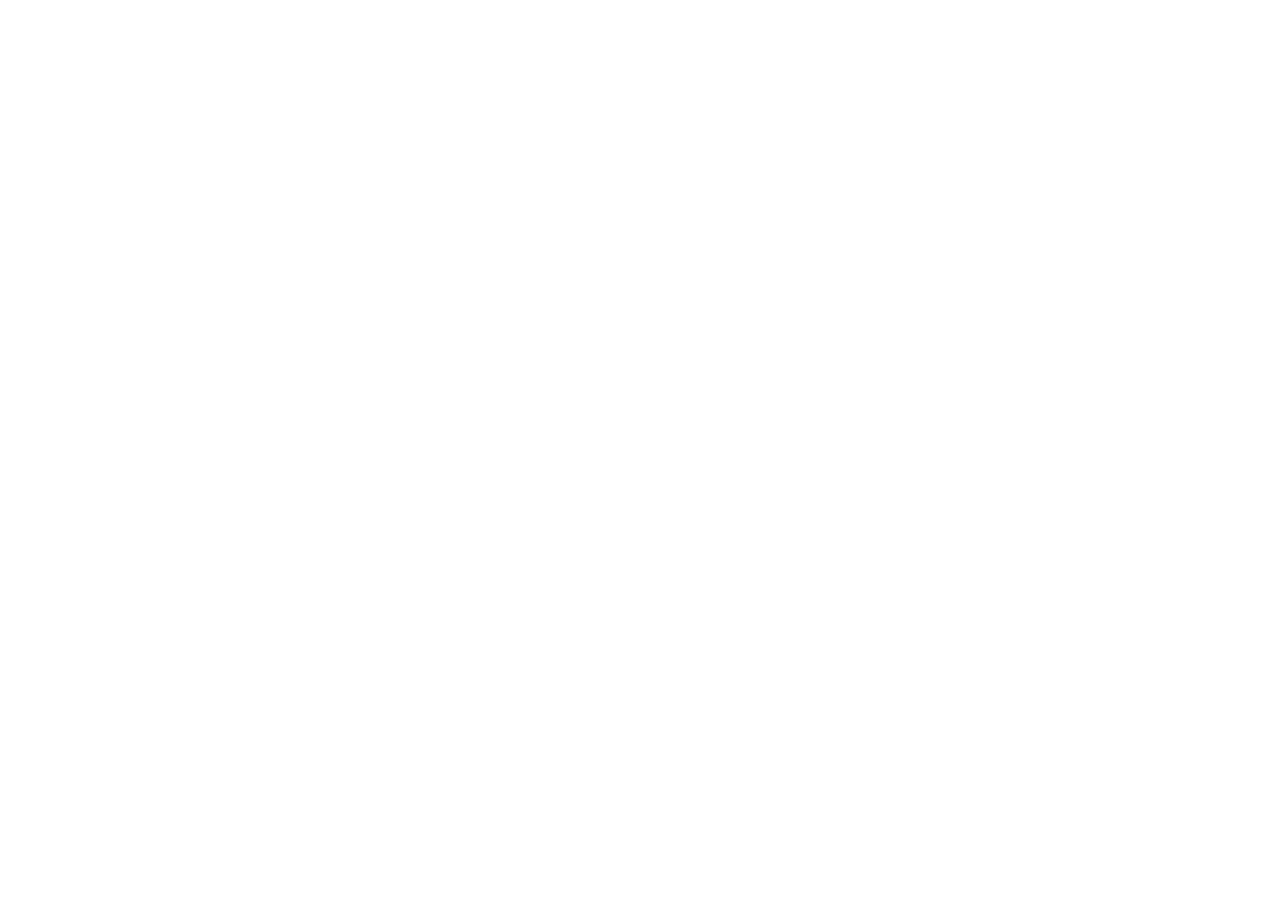
==== index.html @ cad9c7c5 "init just public file" ====
<!DOCTYPE html>
<html lang="en">
  <head>
    <meta charset="utf-8" />
    <link rel="icon" href="%PUBLIC_URL%/img/favicon.ico" />
    <meta name="viewport" content="width=device-width, initial-scale=1" />
    <meta name="theme-color" content="#3a3b3c" />
 
    <title>Web Dev Porfolio of Elizabeth Velasquez | coder.xyz</title>    
    <meta property="og:title" content="Web Dev Porfolio of Elizabeth Velasquez | coder.xyz" />
    <meta name="description" content="Designing, coding, and troubleshooting websites that reach a vast audience is truly a passion of mine and I hope I can share what I've learned with you - checkout my latest projects" />
    <meta property="og:description" content="Designing, coding, and troubleshooting websites that reach a vast audience is truly a passion of mine and I hope I can share what I've learned with you - checkout my latest projects" />
    <meta name="keywords" content="Web Developer, Front-end Developer, Website Porfolio, Elizabeth Velasquez, coder.xyz, HTML, CSS/SASS, JavaScript, WCAG, UI/UX, Web Design">
    <meta property="og:locale" content="en_US" />
    <meta property="og:site_name" content="Web Dev Porfolio of Elizabeth Velasquez | coder.xyz" />
    <!-- <meta property="og:image" content="%PUBLIC_URL%/img/ogimg.jpg"/> -->
    <meta property="og:image:alt" content="%PUBLIC_URL%" />
    <meta property="og:image:width" content="1020" />
    <meta property="og:image:height" content="512" />
    <meta property="og:type" content="website" />
    <meta property="og:url" content="%PUBLIC_URL%" />
    <link rel="canonical" itemprop="url" href='%PUBLIC_URL%' />
    <link rel="apple-touch-icon" href="%PUBLIC_URL%/img/apple-touch-icon.png" />

    <link rel="preconnect" href="https://fonts.googleapis.com">
<link rel="preconnect" href="https://fonts.gstatic.com" crossorigin>
<link href="https://fonts.googleapis.com/css2?family=La+Belle+Aurore&display=swap" rel="stylesheet">


<script>
  (function(i,s,o,g,r,a,m){i['GoogleAnalyticsObject']=r;i[r]=i[r]||function(){
  (i[r].q=i[r].q||[]).push(arguments)},i[r].l=1*new Date();a=s.createElement(o),
  m=s.getElementsByTagName(o)[0];a.async=1;a.src=g;m.parentNode.insertBefore(a,m)
  })(window,document,'script','//www.google-analytics.com/analytics.js','ga');

  ga('create', 'UA-69244347-1', 'coder.xyz');
  ga('send', 'pageview');

</script>

  </head>
  <body>
    <noscript>You need to enable JavaScript to run this app.</noscript>
    <div id="root"></div>
  </body>
</html>
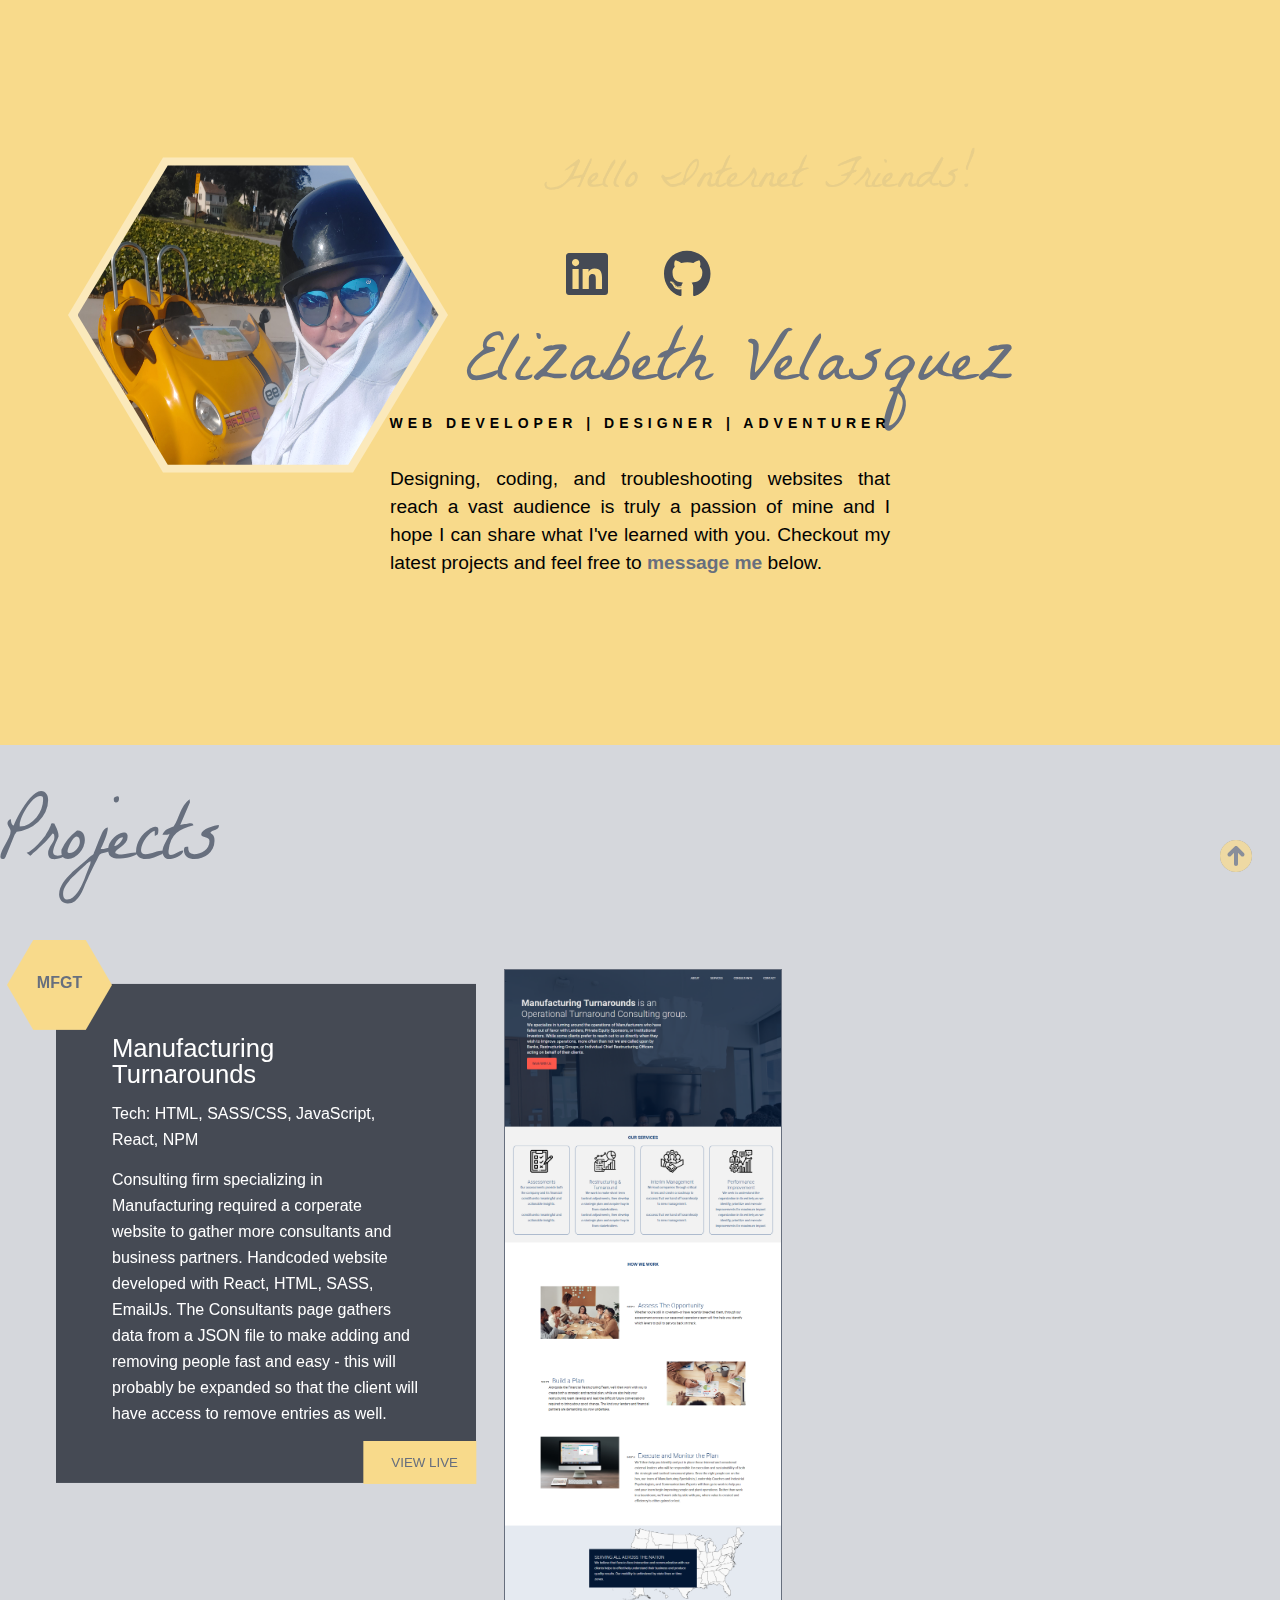
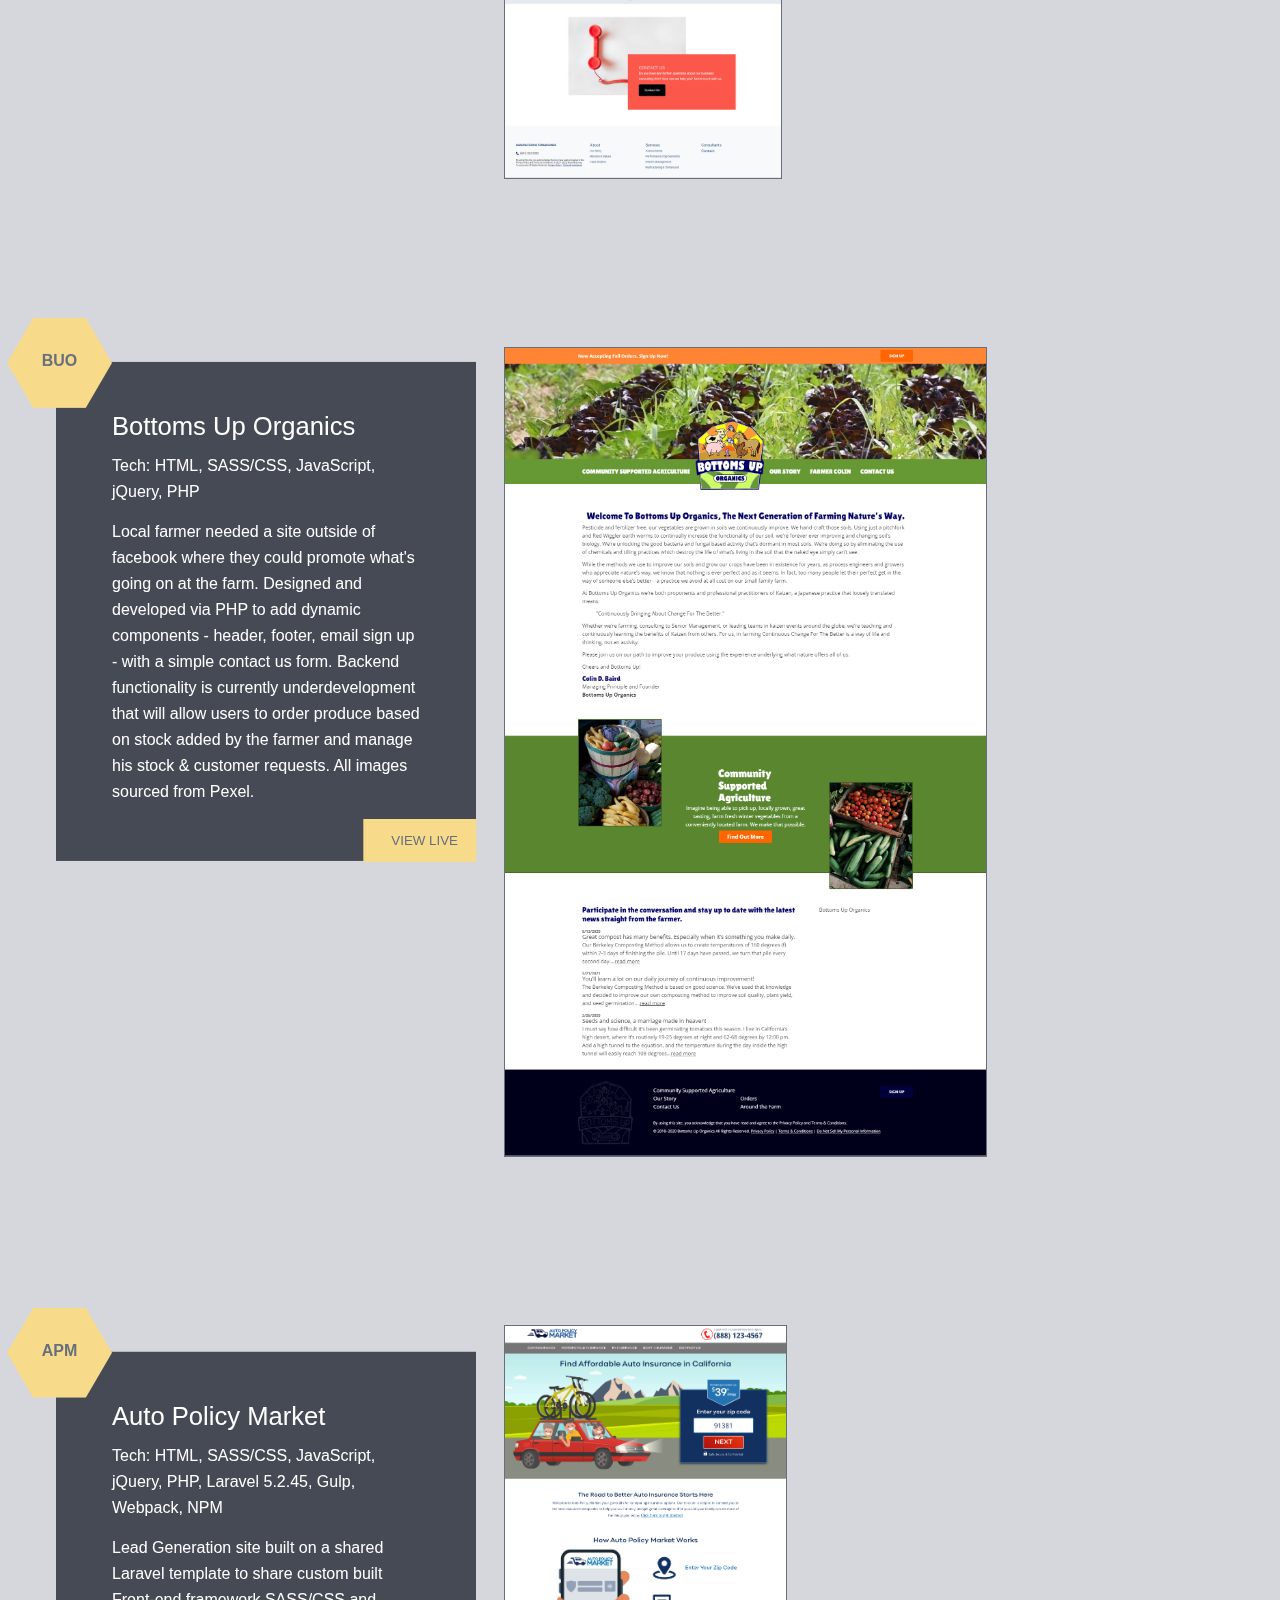
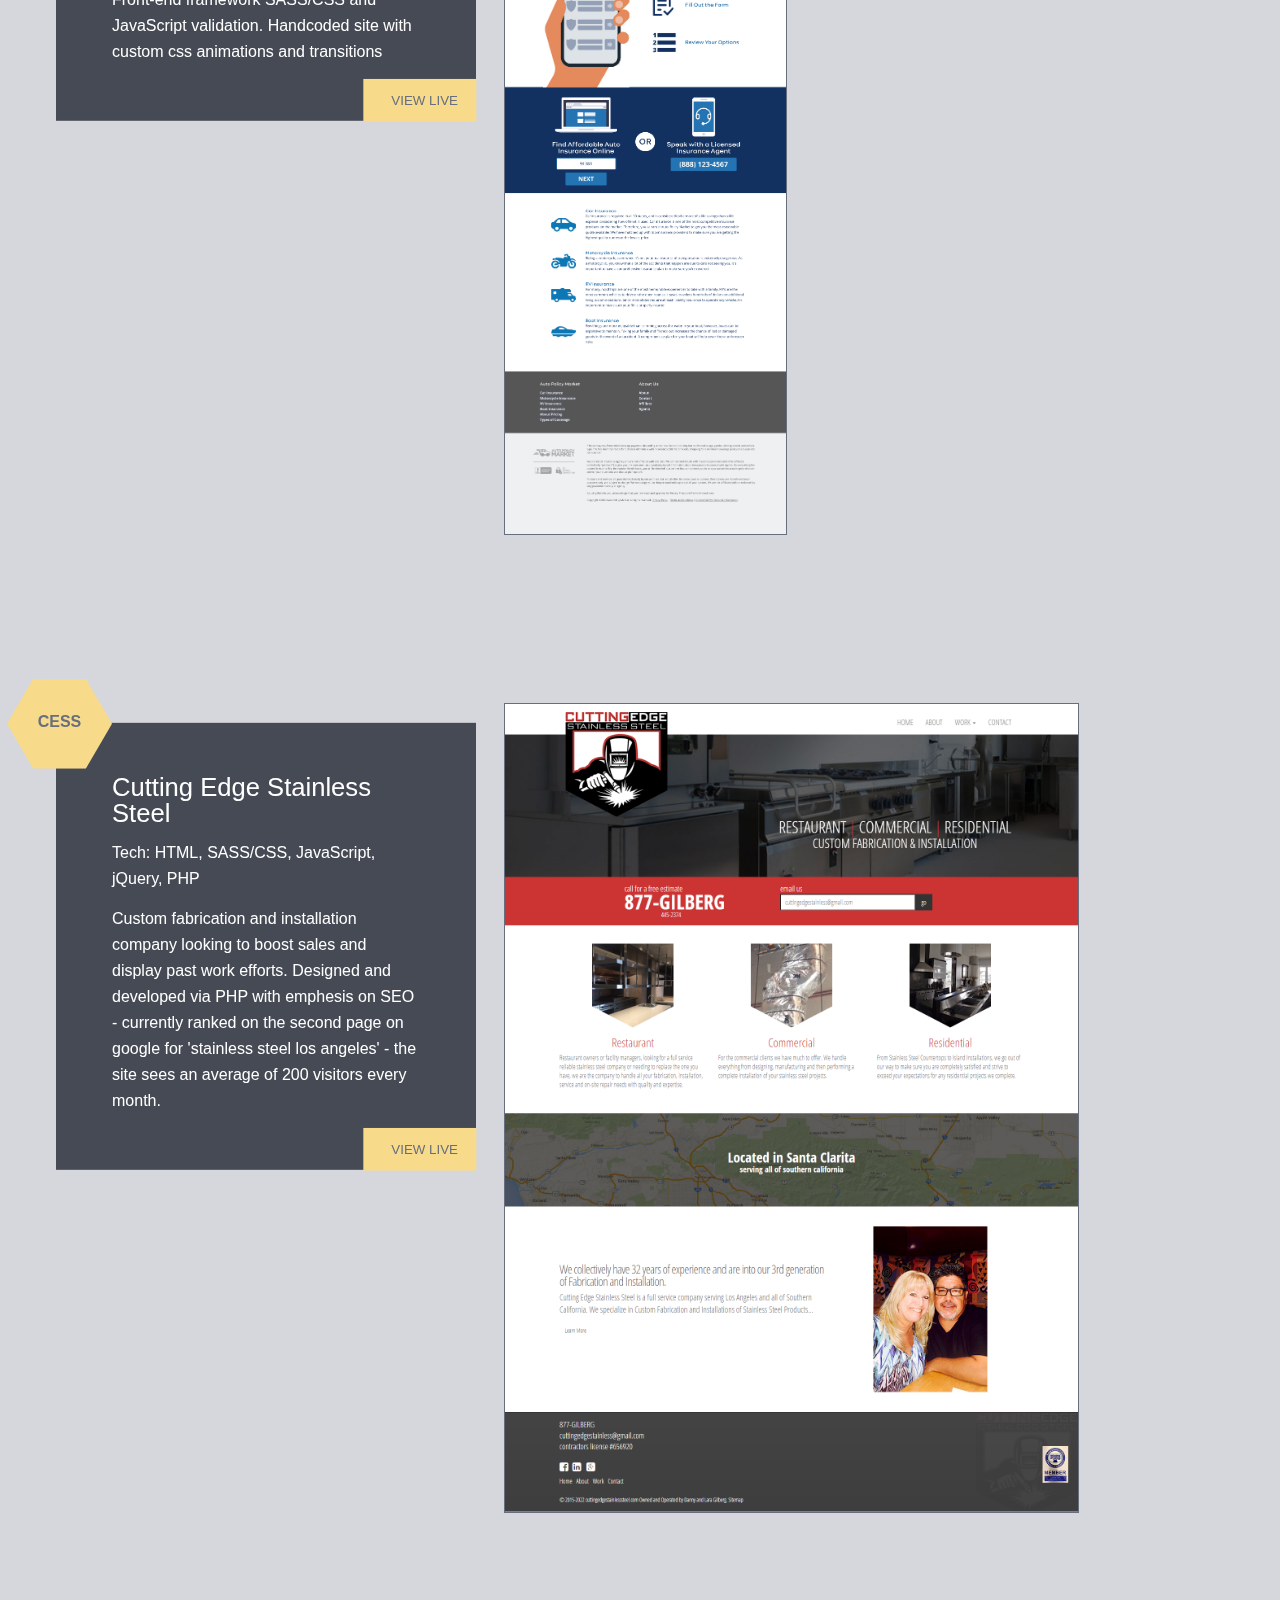
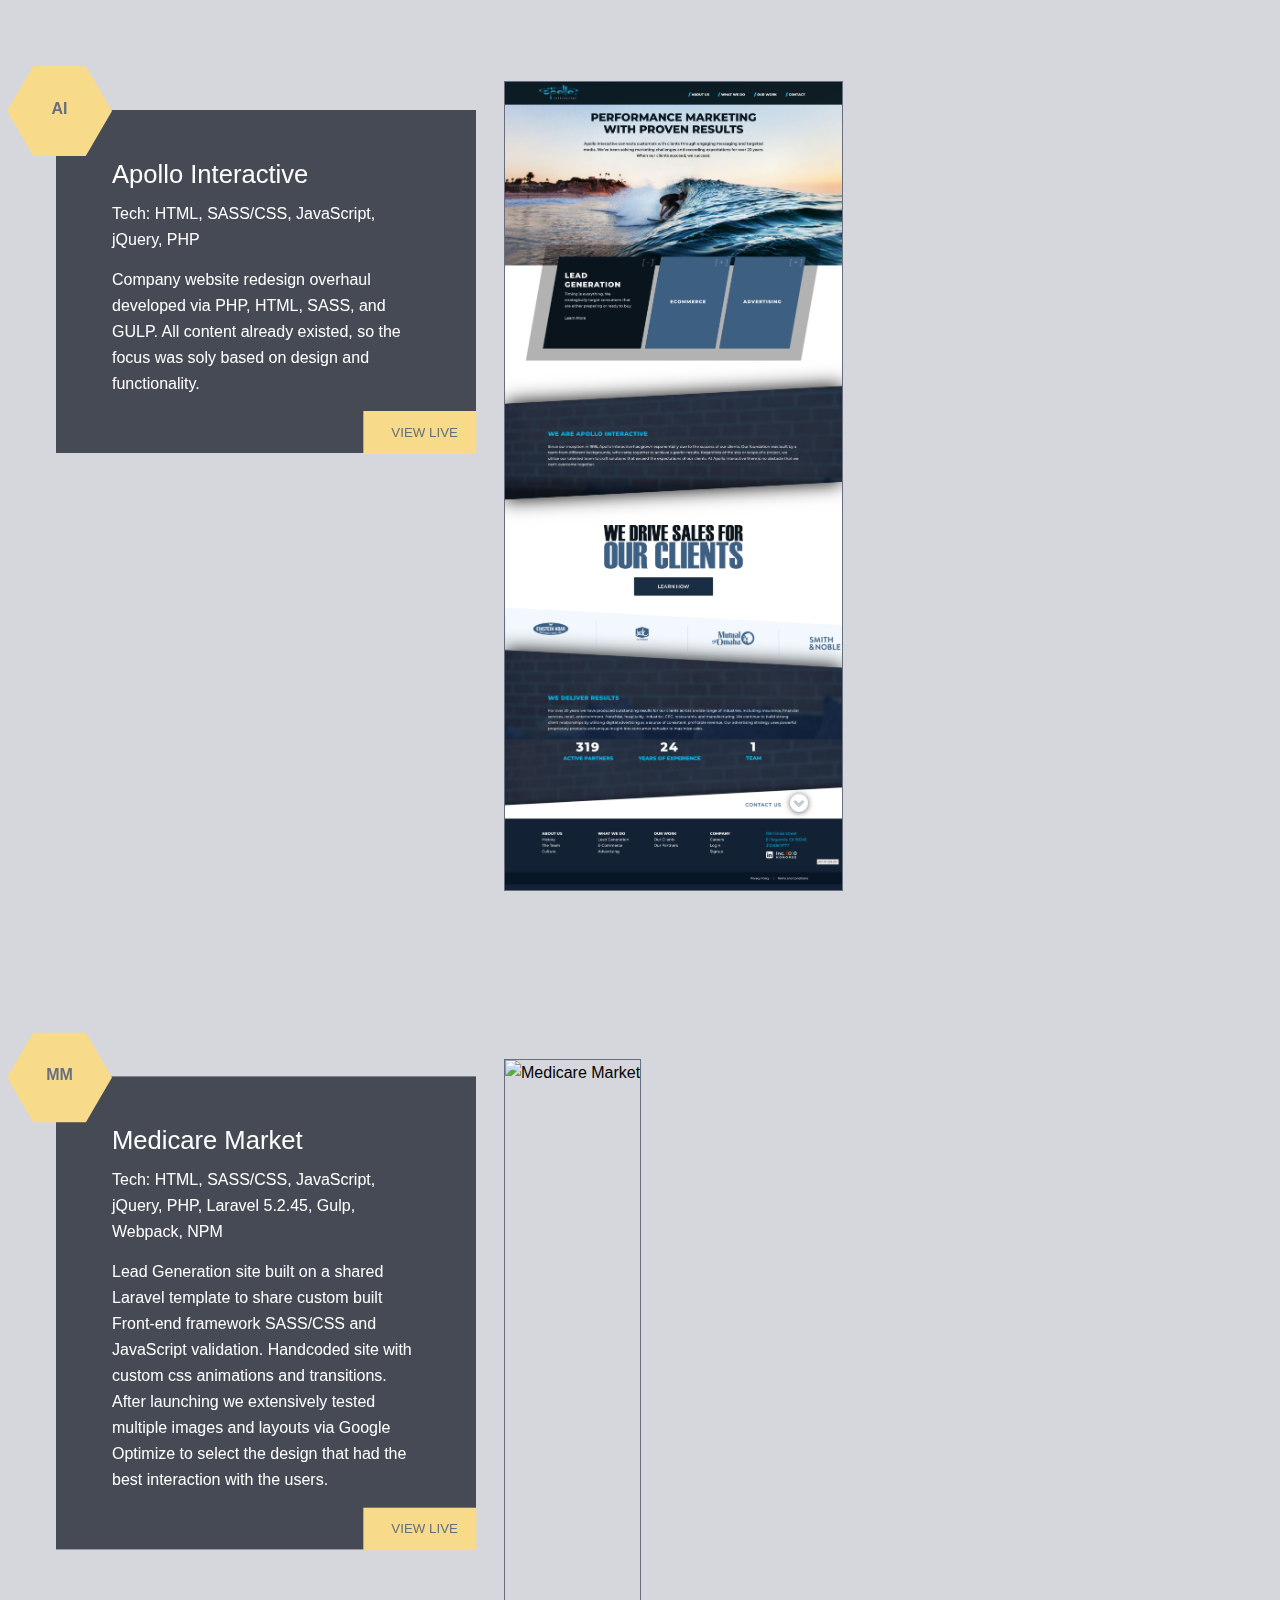
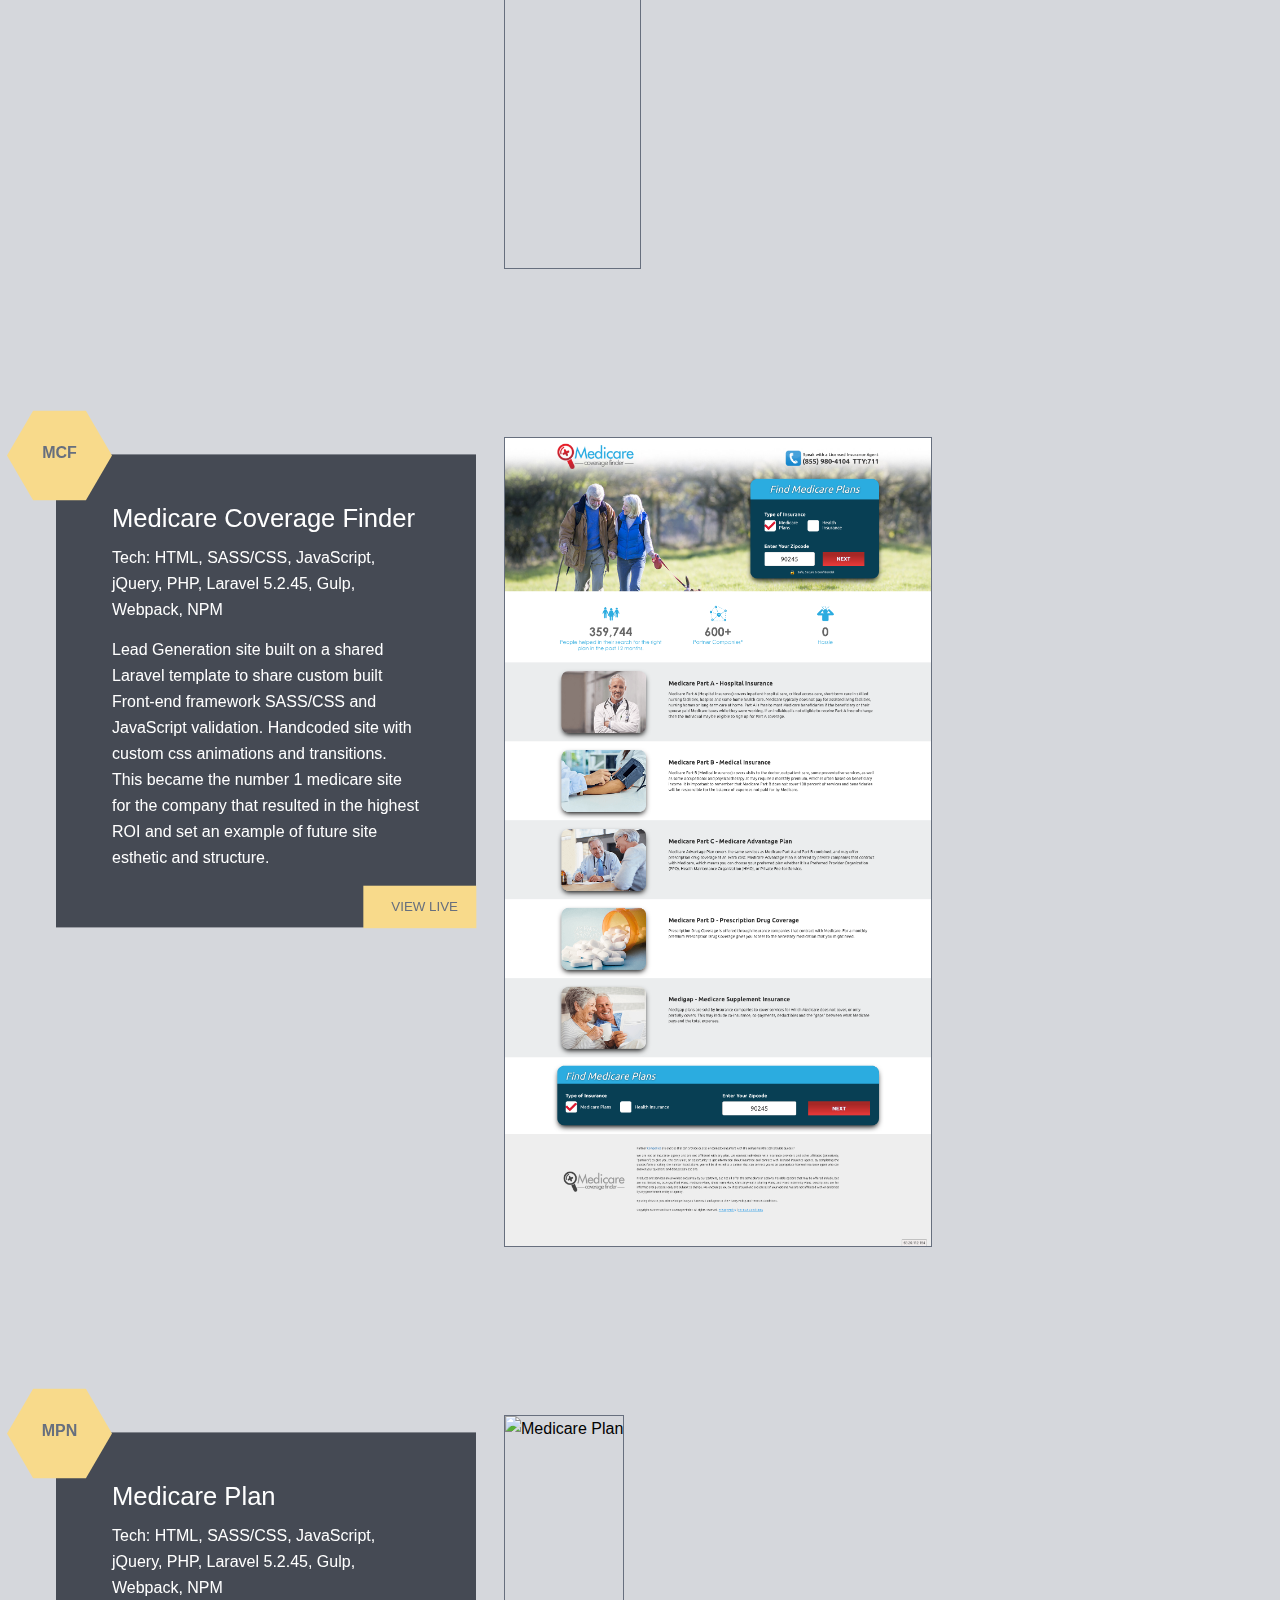
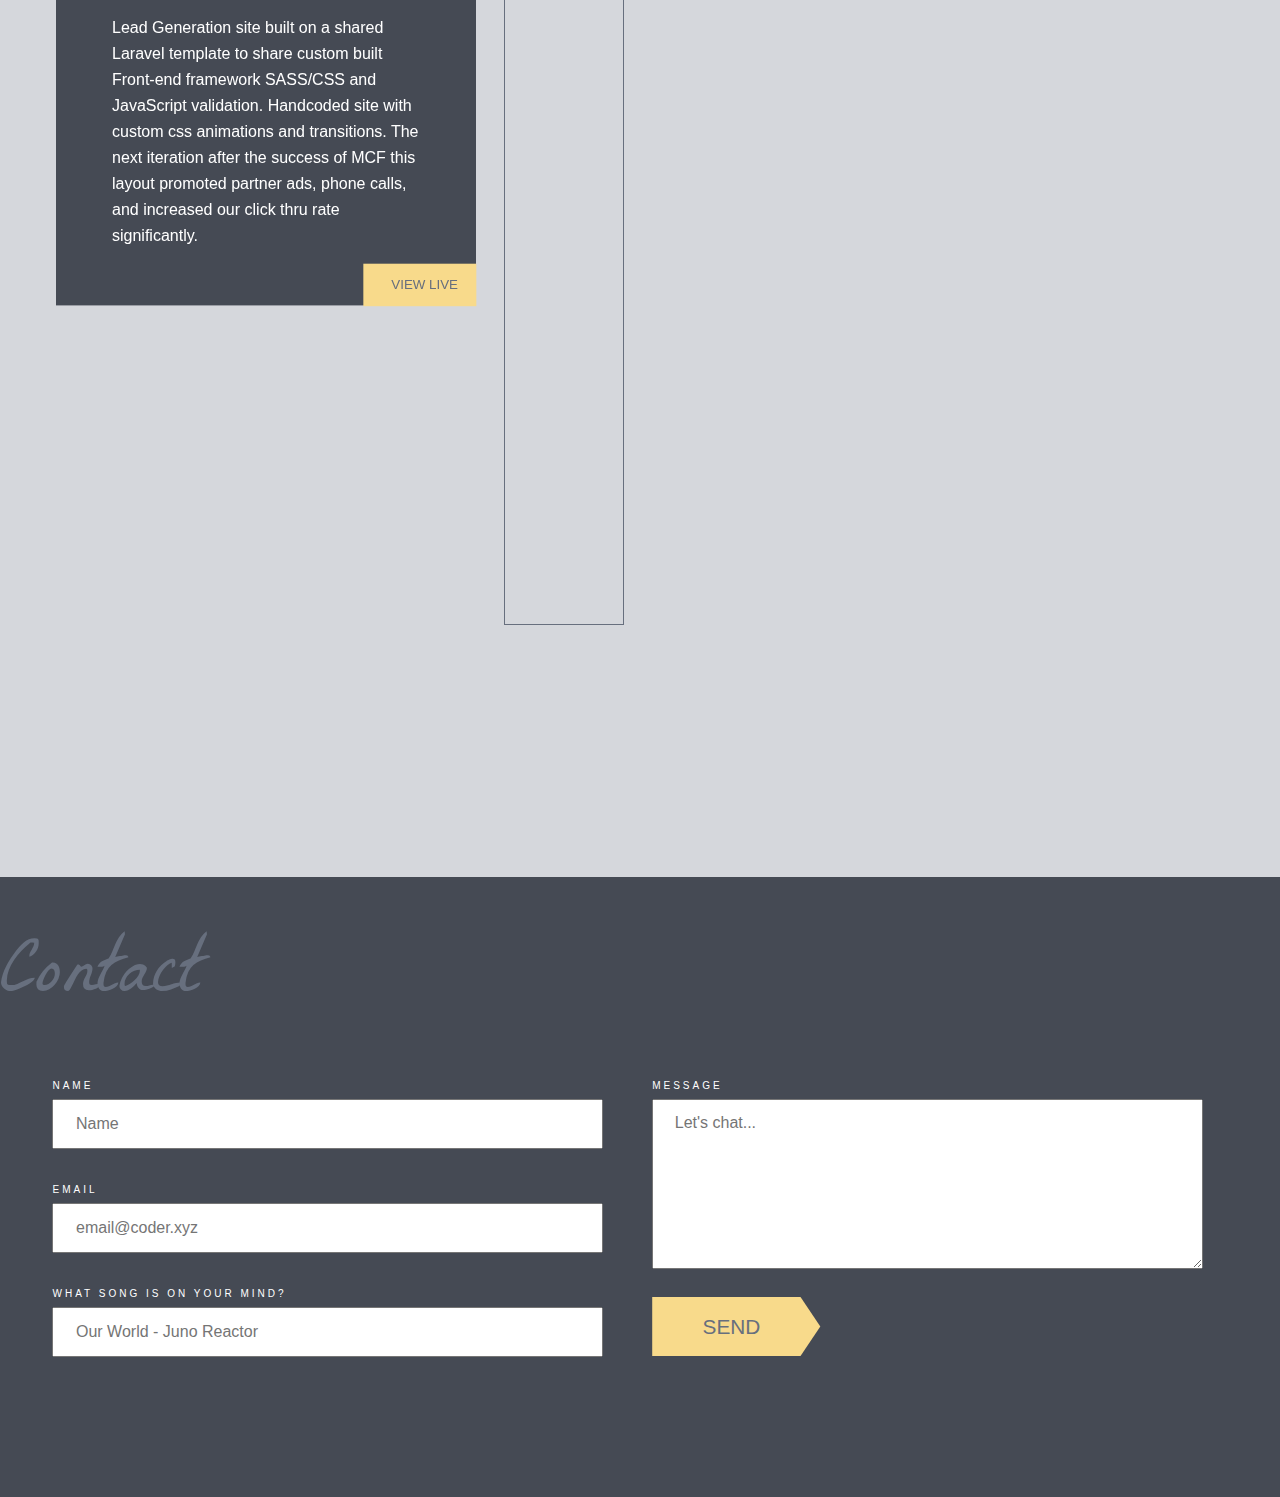
==== commit 38f7e4f6: "build folder" ====
--- a/index.html
+++ b/index.html
@@ -1,46 +1 @@
-<!DOCTYPE html>
-<html lang="en">
-  <head>
-    <meta charset="utf-8" />
-    <link rel="icon" href="%PUBLIC_URL%/img/favicon.ico" />
-    <meta name="viewport" content="width=device-width, initial-scale=1" />
-    <meta name="theme-color" content="#3a3b3c" />
- 
-    <title>Web Dev Porfolio of Elizabeth Velasquez | coder.xyz</title>    
-    <meta property="og:title" content="Web Dev Porfolio of Elizabeth Velasquez | coder.xyz" />
-    <meta name="description" content="Designing, coding, and troubleshooting websites that reach a vast audience is truly a passion of mine and I hope I can share what I've learned with you - checkout my latest projects" />
-    <meta property="og:description" content="Designing, coding, and troubleshooting websites that reach a vast audience is truly a passion of mine and I hope I can share what I've learned with you - checkout my latest projects" />
-    <meta name="keywords" content="Web Developer, Front-end Developer, Website Porfolio, Elizabeth Velasquez, coder.xyz, HTML, CSS/SASS, JavaScript, WCAG, UI/UX, Web Design">
-    <meta property="og:locale" content="en_US" />
-    <meta property="og:site_name" content="Web Dev Porfolio of Elizabeth Velasquez | coder.xyz" />
-    <!-- <meta property="og:image" content="%PUBLIC_URL%/img/ogimg.jpg"/> -->
-    <meta property="og:image:alt" content="%PUBLIC_URL%" />
-    <meta property="og:image:width" content="1020" />
-    <meta property="og:image:height" content="512" />
-    <meta property="og:type" content="website" />
-    <meta property="og:url" content="%PUBLIC_URL%" />
-    <link rel="canonical" itemprop="url" href='%PUBLIC_URL%' />
-    <link rel="apple-touch-icon" href="%PUBLIC_URL%/img/apple-touch-icon.png" />
-
-    <link rel="preconnect" href="https://fonts.googleapis.com">
-<link rel="preconnect" href="https://fonts.gstatic.com" crossorigin>
-<link href="https://fonts.googleapis.com/css2?family=La+Belle+Aurore&display=swap" rel="stylesheet">
-
-
-<script>
-  (function(i,s,o,g,r,a,m){i['GoogleAnalyticsObject']=r;i[r]=i[r]||function(){
-  (i[r].q=i[r].q||[]).push(arguments)},i[r].l=1*new Date();a=s.createElement(o),
-  m=s.getElementsByTagName(o)[0];a.async=1;a.src=g;m.parentNode.insertBefore(a,m)
-  })(window,document,'script','//www.google-analytics.com/analytics.js','ga');
-
-  ga('create', 'UA-69244347-1', 'coder.xyz');
-  ga('send', 'pageview');
-
-</script>
-
-  </head>
-  <body>
-    <noscript>You need to enable JavaScript to run this app.</noscript>
-    <div id="root"></div>
-  </body>
-</html>
+<!doctype html><html lang="en"><head><meta charset="utf-8"/><link rel="icon" href="./img/favicon.ico"/><meta name="viewport" content="width=device-width,initial-scale=1"/><meta name="theme-color" content="#3a3b3c"/><title>Web Dev Porfolio of Elizabeth Velasquez | coder.xyz</title><meta property="og:title" content="Web Dev Porfolio of Elizabeth Velasquez | coder.xyz"/><meta name="description" content="Designing, coding, and troubleshooting websites that reach a vast audience is truly a passion of mine and I hope I can share what I've learned with you - checkout my latest projects"/><meta property="og:description" content="Designing, coding, and troubleshooting websites that reach a vast audience is truly a passion of mine and I hope I can share what I've learned with you - checkout my latest projects"/><meta name="keywords" content="Web Developer, Front-end Developer, Website Porfolio, Elizabeth Velasquez, coder.xyz, HTML, CSS/SASS, JavaScript, WCAG, UI/UX, Web Design"><meta property="og:locale" content="en_US"/><meta property="og:site_name" content="Web Dev Porfolio of Elizabeth Velasquez | coder.xyz"/><meta property="og:image:alt" content="."/><meta property="og:image:width" content="1020"/><meta property="og:image:height" content="512"/><meta property="og:type" content="website"/><meta property="og:url" content="."/><link rel="canonical" itemprop="url" href="."/><link rel="apple-touch-icon" href="./img/apple-touch-icon.png"/><link rel="preconnect" href="https://fonts.googleapis.com"><link rel="preconnect" href="https://fonts.gstatic.com" crossorigin><link href="https://fonts.googleapis.com/css2?family=La+Belle+Aurore&display=swap" rel="stylesheet"><script>!function(e,a,n,t,c,g,o){e.GoogleAnalyticsObject=c,e.ga=e.ga||function(){(e.ga.q=e.ga.q||[]).push(arguments)},e.ga.l=1*new Date,g=a.createElement(n),o=a.getElementsByTagName(n)[0],g.async=1,g.src="//www.google-analytics.com/analytics.js",o.parentNode.insertBefore(g,o)}(window,document,"script",0,"ga"),ga("create","UA-69244347-1","coder.xyz"),ga("send","pageview")</script><script defer="defer" src="./static/js/main.39ebb704.js"></script><link href="./static/css/main.6ff47824.css" rel="stylesheet"></head><body><noscript>You need to enable JavaScript to run React.</noscript><div id="root"></div></body></html>--- a/static/css/main.6ff47824.css
+++ b/static/css/main.6ff47824.css
@@ -0,0 +1,2 @@
+@-webkit-keyframes jiggle{0%{-webkit-transform:rotate(0deg);transform:rotate(0deg)}30%{-webkit-transform:rotate(20deg);transform:rotate(20deg)}60%{-webkit-transform:rotate(-30deg);transform:rotate(-30deg)}to{-webkit-transform:rotate(0deg);transform:rotate(0deg)}}@keyframes jiggle{0%{-webkit-transform:rotate(0deg);transform:rotate(0deg)}30%{-webkit-transform:rotate(20deg);transform:rotate(20deg)}60%{-webkit-transform:rotate(-30deg);transform:rotate(-30deg)}to{-webkit-transform:rotate(0deg);transform:rotate(0deg)}}*,:after,:before{box-sizing:border-box;margin:0;padding:0}body,input,textarea{font-family:Helvetica Neue,Arial,sans-serif}body{background:#5c6370;color:#020202;display:block;font-size:16px;line-height:28px;margin:0}a,a:visited{color:#676f7e;text-decoration:none}.link{color:#676f7e;font-weight:700}.link:hover{cursor:pointer;text-decoration:underline}.contact__title,.header__ghost,.header__title,.portfolio__title,.title{color:#676f7e;font-family:La Belle Aurore,cursive;font-size:80px;font-weight:100;line-height:normal}.contact__container,.container,.portfolio__container{-webkit-font-smoothing:antialiased;-moz-osx-font-smoothing:grayscale;font:300 16px/26px Helvetica Neue,Arial,sans-serif;margin:auto;max-width:1280px;padding:28px;width:100%}.contact__container:after,.container:after,.portfolio__container:after{clear:both}@media screen and (max-width:767px){.contact__container,.container,.portfolio__container{padding:28px 14px}}.container--flex{align-items:flex-start;display:flex}@media screen and (max-width:767px){.container--flex{flex-wrap:wrap}}code{font-family:source-code-pro,Menlo,Monaco,Consolas,Courier New,monospace}.header{background:#f8da8b;padding:140px 28px}@media screen and (max-width:767px){.header{padding:84px 28px}}.header__ghost{opacity:.1;position:absolute;right:0;top:0}.header__social{display:block;margin:-240px auto 0;width:205px}@media screen and (max-width:767px){.header__social{margin:auto}}.header__title{font-size:73.6px;margin:0 0 0 199px;text-align:center}@media screen and (max-width:767px){.header__title{font-size:48px;margin:0}}.header__title-sub{font-size:14px;letter-spacing:5px;margin-top:-28px;text-align:center;text-transform:uppercase}@media screen and (max-width:767px){.header__title-sub{font-size:12px;letter-spacing:3px}}.header__txt{font-size:19.2px;text-align:justify}.header__content{margin:28px auto;max-width:500px}.icons{font-size:48px;margin:28px}.hex{background:#fbe9bb;-webkit-clip-path:polygon(25% 5%,75% 5%,100% 50%,75% 95%,25% 95%,0 50%);clip-path:polygon(25% 5%,75% 5%,100% 50%,75% 95%,25% 95%,0 50%);display:block;height:350px;margin-left:calc(50vw - 600px);position:relative;width:380px}@media screen and (max-width:767px){.hex{margin:auto}}.hex img{-webkit-clip-path:polygon(25% 5%,75% 5%,100% 50%,75% 95%,25% 95%,0 50%);clip-path:polygon(25% 5%,75% 5%,100% 50%,75% 95%,25% 95%,0 50%);height:95%;left:2.5%;position:absolute;top:2.5%;width:95%}.portfolio{background:#d5d7dc;padding:28px 0;position:relative}.portfolio__title{left:0;position:absolute;top:28px}.project__item{align-items:flex-start;display:flex;flex-shrink:2;flex-wrap:nowrap;margin:196px 0}@media screen and (max-width:991px){.project__item{flex-wrap:wrap;margin:224px 0;margin:140px 0}}.project__img{border:1px solid #676f7e;display:inline-block;height:90vh;margin-top:-28px;order:2;transition:all .3s ease-out;-webkit-transition:all .3s ease-out;-moz-transition:all .3s ease-out;-ms-transition:all .3s ease-out;-o-transition:all .3s ease-out}.project__img:hover{height:inherit;width:60vh}@media screen and (max-width:991px){.project__img{margin:auto 0 auto auto;order:1}.project__img,.project__img:hover{height:auto;width:35vh}}.project__content{background:#454a54;color:#fff;display:inline-block;margin:28px;order:1;padding:56px;position:relative;width:420px}@media screen and (max-width:991px){.project__content{margin:0 0 0 8%;max-width:420px;order:1;width:100%}}@media screen and (max-width:767px){.project__content{margin:0 0 200px 8%}}.project__title{font-size:25.6px;font-weight:100}.project__tech{font-weight:100;margin:14px 0}.project__caption{-webkit-clip-path:polygon(25% 5%,75% 5%,100% 50%,75% 95%,25% 95%,0 50%);clip-path:polygon(25% 5%,75% 5%,100% 50%,75% 95%,25% 95%,0 50%);font-size:16px;font-weight:900;height:100px;margin:-105px 0 0 -105px;padding:35px 0;text-align:center;width:105px}.project__btn,.project__caption{background:#f8da8b;color:#676f7e;text-transform:uppercase}.project__btn{border:none;bottom:-1px;-webkit-clip-path:polygon(0 0,75% 0,75% 50%,75% 100%,0 100%,0 50%);clip-path:polygon(0 0,75% 0,75% 50%,75% 100%,0 100%,0 50%);display:block;margin:28px -28px 0;padding:14px 56px 14px 28px;position:absolute;right:-10px}.project__btn:hover{background:#f7d273;-webkit-clip-path:polygon(0 0,75% 0,85% 50%,75% 100%,0 100%,0 50%);clip-path:polygon(0 0,75% 0,85% 50%,75% 100%,0 100%,0 50%);cursor:pointer}.contact{background:#454a54;padding:28px 0;position:relative}.contact__title{left:0;position:absolute;top:28px}.contact__form{display:flex;flex-wrap:wrap;margin:84px 0 28px;padding:28px 0}@media screen and (max-width:575px){.contact__form{flex-wrap:no-wrap}}.contact__form-col{margin:0 2%;width:45%}@media screen and (max-width:575px){.contact__form-col{margin:0;width:100%}}.contact__form-label{color:#fff;display:block;font-size:10px;letter-spacing:3px;margin:28px 0;text-transform:uppercase}.contact__form-input,.contact__form-textarea{display:block;font-size:16px;padding:14px 21.5384615385px;width:100%}.contact__form-textarea{min-height:170px;width:100%}.contact__form-btn{background:#f8da8b;border:none;-webkit-clip-path:polygon(0 0,75% 0,85% 50%,75% 100%,0 100%,0 50%);clip-path:polygon(0 0,75% 0,85% 50%,75% 100%,0 100%,0 50%);color:#676f7e;display:block;font-size:20.8px;margin:14px 0;padding:17.5px 89.6px 17.5px 50.4px;text-transform:uppercase}.contact__form-btn:hover{background:#f7d273;cursor:pointer}.footer{bottom:28px;position:fixed;right:28px}.footer__top{background:#676f7e;border-radius:50%;cursor:pointer;display:block;font-size:32px;line-height:0;opacity:.7}.footer__top:hover{opacity:1}
+/*# sourceMappingURL=main.6ff47824.css.map*/